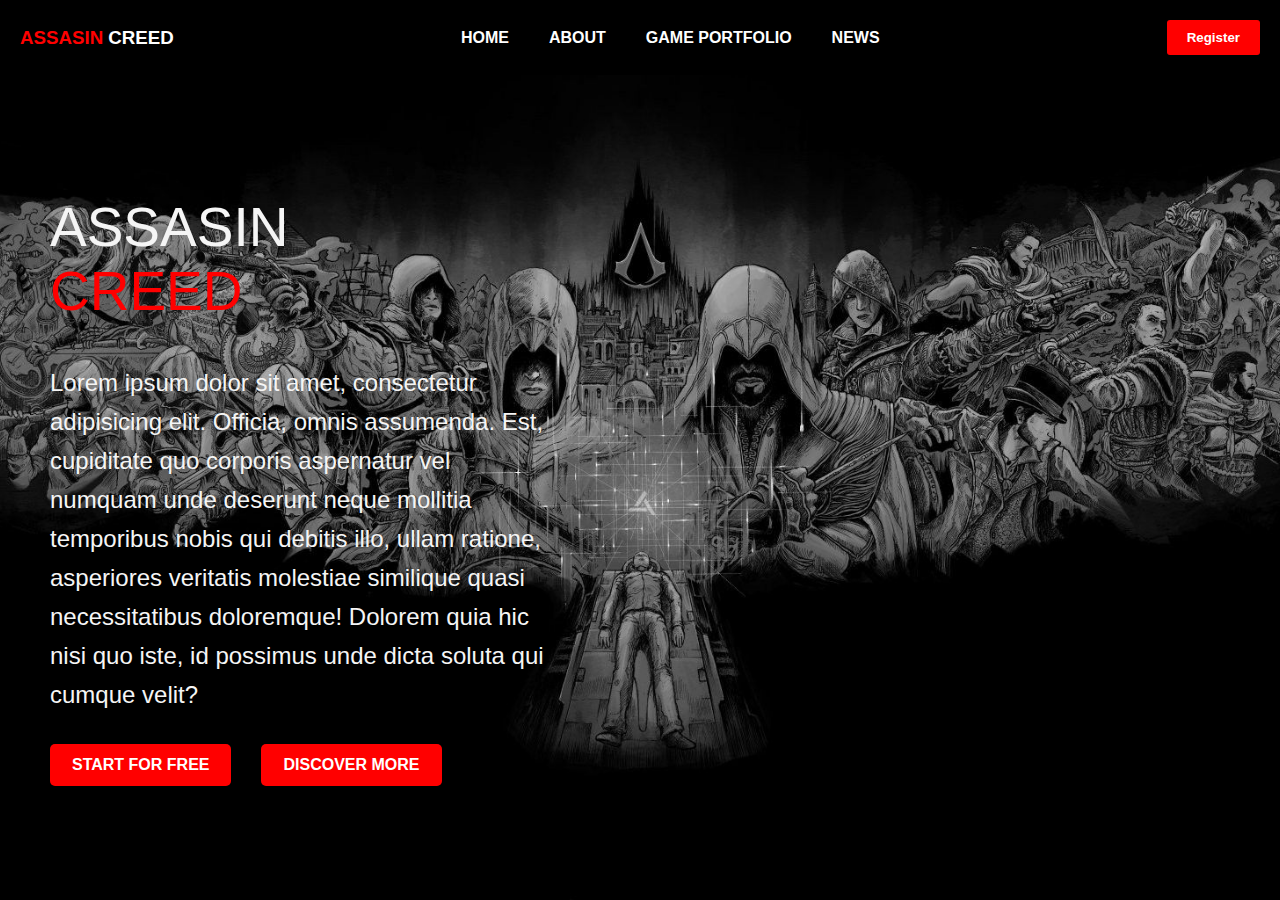
==== index.html @ a7535477 "new file" ====
<!DOCTYPE html>
<html lang="en">

<head>
    <meta charset="UTF-8" />
    <meta http-equiv="X-UA-Compatible" content="IE=edge" />
    <meta name="viewport" content="width=device-width, initial-scale=1.0" />
    <title>Responsive Navigation</title>
    <link rel="stylesheet" href="/css/base.css" />
    <link rel="stylesheet" href="https://cdnjs.cloudflare.com/ajax/libs/font-awesome/6.0.0-beta3/css/all.min.css">
</head>

<body>
    <header>
        <h3 class="logo"><span>ASSASIN</span> CREED</h3>
        <input type="checkbox" id="nav-toggle" />
        <label for="nav-toggle" class="nav-icon">
            <i class="fas fa-bars" id="menu-icon"></i>
            <i class="fas fa-times" id="close-icon"></i>
        </label>
        <nav>
            <ul>
                <li><a href="index.html">Home</a></li>
                <li><a href="about.html">About</a></li>
                <li><a href="work.html">Game Portfolio</a></li>
                <li><a href="news.html">News</a></li>
            </ul>
        </nav>
        <button class="btn">Register</button>
    </header>
    <div class="content">
        <div class="text">
            <div class="heading">
                <p>ASSASIN<br /><span>CREED</span></p>
            </div>
            <div class="desc">
                <p>
                    Lorem ipsum dolor sit amet, consectetur adipisicing elit. Officia, omnis assumenda. Est, cupiditate
                    quo corporis aspernatur vel numquam unde deserunt neque mollitia temporibus nobis qui debitis illo,
                    ullam ratione, asperiores veritatis molestiae similique quasi necessitatibus doloremque! Dolorem
                    quia hic nisi quo iste, id possimus unde dicta soluta qui cumque velit?
                </p>
                <div class="butns">
                    <button class="btn1">START FOR FREE</button>
                    <button class="btn2">DISCOVER MORE</button>
                </div>
            </div>
        </div>
    </div>
</body>

</html>
---- css/base.css ----
/* Base Styles */
* {
    margin: 0;
    padding: 0;
    box-sizing: border-box;
    text-decoration: none;
    outline: none;
    border: none;
    list-style-type: none;
    scroll-behavior: smooth;
}

body {
    background-color: black;
    color: whitesmoke;
    background-image: url(/images/back3.jpg);
    background-repeat: no-repeat;
    background-size: cover;
    background-position: center;
    font-family: Arial, sans-serif;
    /* overflow: hidden; */
    height: 100vh;
}

header {
    display: flex;
    justify-content: space-between;
    align-items: center;
    padding: 20px;
    background-color: black;
}

.logo {
    color: white;
}

.logo span {
    color: red;
}

#nav-toggle {
    display: none;
}

.nav-icon {
    display: none;
    cursor: pointer;
}

.nav-icon #menu-icon,
.nav-icon #close-icon {
    color: white;
    font-size: 30px;
}

nav {
    display: flex;
}

nav ul {
    display: flex;
    justify-content: space-between;
}

nav li {
    padding: 0 20px;
}

nav a {
    color: white;
    text-transform: uppercase;
    font-weight: bold;
}

nav a:hover {
    color: red;
}

.btn {
    padding: 10px 20px;
    background-color: red;
    color: white;
    font-weight: bold;
    border-radius: 3px;
    transition: background-color 0.3s ease;
}

.btn:hover {
    background-color: white;
    color: black;
    cursor: pointer;
}

.heading span {
    color: red;
}

/* Mobile Styles */
@media (max-width: 425px) {
    #nav-toggle {
        display: none;
    }

    .nav-icon {
        display: block;
    }

    #close-icon {
        display: none;
    }

    nav {
        display: none;
        position: absolute;
        top: 60px;
        left: 0;
        background-color: rgba(0, 0, 0, 0.904);
        width: 100%;
        height: 30vh;
        padding: 20px;
        box-shadow: 0 4px 8px rgba(0, 0, 0, 0.3);
        flex-direction: column;
        align-items: center;
        z-index: 1000;
    }

    nav ul {
        display: flex;
        flex-direction: column;
        align-items: center;
        width: 100%;
    }

    nav li {
        padding: 15px 0;
        width: 100%;
        text-align: center;
    }

    nav a {
        color: white;
    }

    #nav-toggle:checked~nav {
        display: flex;
    }

    #nav-toggle:checked~.nav-icon #menu-icon {
        display: none;
    }

    #nav-toggle:checked~.nav-icon #close-icon {
        display: block;
    }

    .btn {
        display: none;
    }

    .desc {
        position: relative;
        top: -150px;
    }

}

@media screen and (min-width: 768px) and (max-width:860px) {
    #nav-toggle {
        display: none;
    }

    .text {
        width: 100%;
    }

    .desc {
        padding-top: 150px;
        width: 100%;
    }

    .desc p {
        text-align: justify;
        padding: 0 40px;
        width: 700px;
    }
}

.text {
    margin-top: 70px;
    justify-content: center;
    left: 50px;
    top: 50px;
    position: relative;
    width: 80%;
}

.heading {
    font-size: 55px;
}

.desc {
    width: 50%;
    margin-top: 40px;
    line-height: 27px;
}

.desc p {
    line-height: 39px;
    font-size: 24px;
}

.butns {
    display: flex;
    margin-top: 30px;
    gap: 30px;
}

.butns .btn1,
.butns .btn2 {
    padding: 10px 20px;
    border-radius: 5px;
    background-color: red;
    color: white;
    border: 2px solid transparent;
    font-size: 16px;
    font-weight: bold;
    text-transform: uppercase;
    cursor: pointer;
    transition: all 0.3s ease;
}

.butns .btn1:hover,
.butns .btn2:hover {
    background-color: white;
    border-color: white;
    color: black;
    transform: scale(1.05);
}

.butns .btn1:focus,
.butns .btn2:focus {
    outline: none;
    box-shadow: 0 0 0 3px rgba(255, 255, 255, 0.5);
}

.butns .btn1:active,
.butns .btn2:active {
    background-color: orangered;
    transform: scale(0.98);
}


footer {
    background-color: red;
    position: relative;
    top: 100px;
}

footer p {
    align-items: center;
    display: flex;
    justify-content: center;
}

footer .patners {
    display: flex;
    position: relative;
    z-index: 1;
    justify-content: center;
}

/* Responsive styles */

@media (max-width: 1024px) {
    .text {
        width: 90%;
        left: 40;
        padding-left: 40px;
    }

    .heading {
        font-size: 60px;
        font-weight: bold;
        /* text-indent: 40px; */
        padding-left: 20px;
    }

    .desc {
        width: 80%;
        margin-top: 70px;
    }

    .desc p {
        line-height: 40px;
        font-size: 22px;
        margin-bottom: 40px;
    }

    .butns {
        flex-direction: row;
        align-items: center;
        gap: 20px;
    }

    .butns .btn1,
    .butns .btn2 {
        width: 50%;
        text-align: center;
    }
}

@media (max-width: 768px) {
    .text {
        width: 80%;
        padding: 20px;
        /* background-color: red; */
        /* margin-top: 50px; */
    }

    .heading {
        font-size: 65px;
        font-weight: bold;
        /* padding-left: 60px; */
        /* text-indent: 40px; */
        text-align: center;
    }

    .desc {
        width: 100%;
        margin-top: -10px;
        text-align: center;
    }

    .desc p {
        font-size: 19px;
        line-height: 34px;
        width: 100%;
        margin-top: -80px;
    }

    .butns {
        display: flex;
        justify-content: center;
        align-items: center;
        gap: 15px;
        flex-direction: row;
        position: relative;
        left: 40px;
    }

    .butns .btn1,
    .butns .btn2 {
        width: 80%;
    }
}

@media (max-width: 425px) {
    .text {
        width: 95%;
        margin-top: -40px;
        left: 0;
        padding: 30px;
    }

    .heading {
        font-size: 35px;
        text-align: center;
        color: red;
        margin-top: 60px;
    }

    .desc {
        width: 100%;
        margin-top: 20px;
        text-align: center;
    }

    .desc p {
        font-size: 18px;
        line-height: 22px;
        text-align: justify;
        margin-top: 300px;
    }

    .butns {
        flex-direction: column;
        gap: 10px;
        position: relative;
        left: 0;
    }

    .butns .btn1,
    .butns .btn2 {
        width: 100%;
        padding: 8px 0;
        font-size: 14px;
    }
}
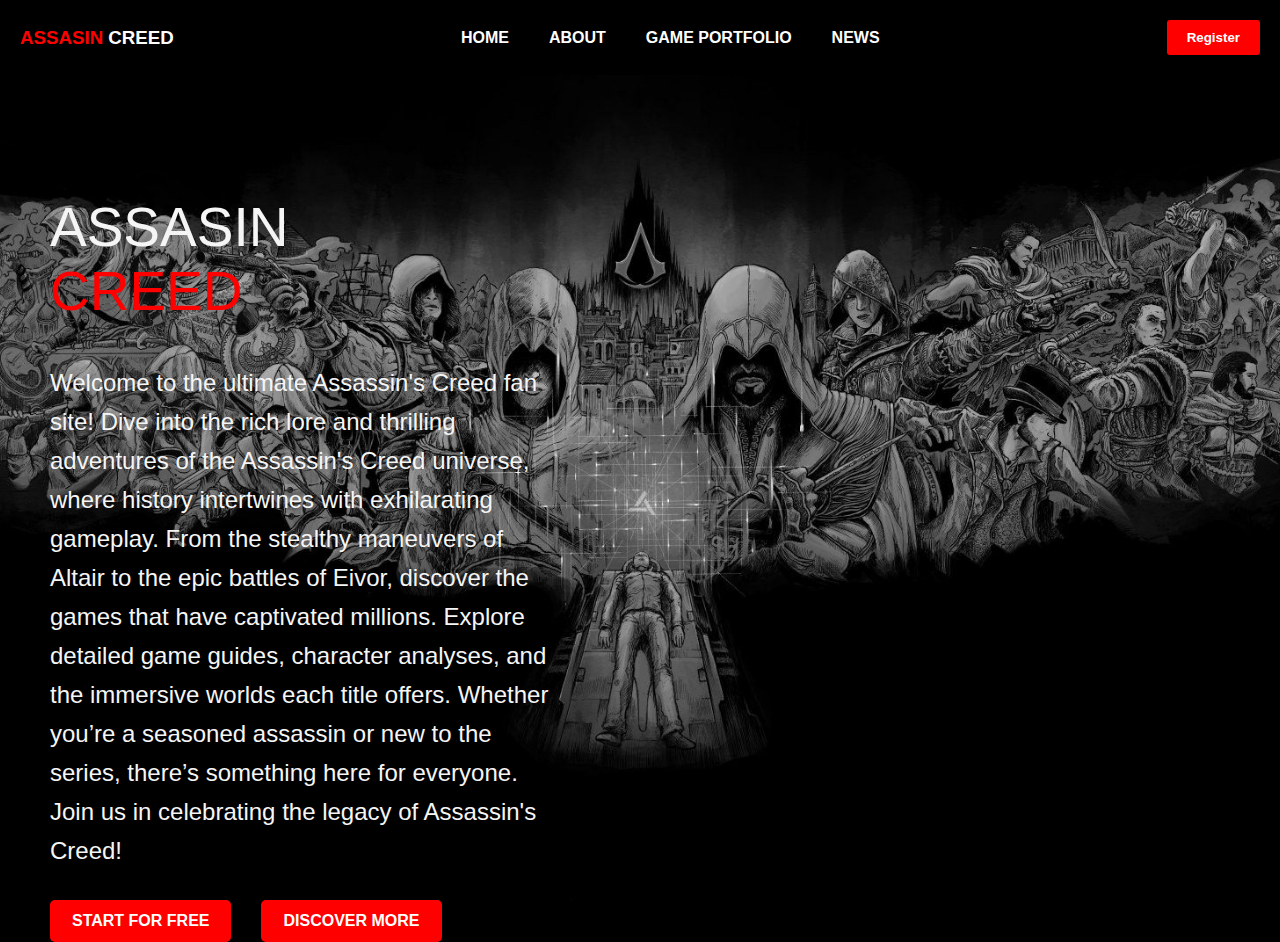
==== commit 663f0502: "changed about background colour with hnt of grey" ====
--- a/index.html
+++ b/index.html
@@ -20,10 +20,10 @@
         </label>
         <nav>
             <ul>
-                <li><a href="index.html">Home</a></li>
-                <li><a href="about.html">About</a></li>
-                <li><a href="work.html">Game Portfolio</a></li>
-                <li><a href="news.html">News</a></li>
+                <li><a href="/index.html">Home</a></li>
+                <li><a href="/pages/about.html">About</a></li>
+                <li><a href="/pages/game.html">Game Portfolio</a></li>
+                <li><a href="/pages/news.html">News</a></li>
             </ul>
         </nav>
         <button class="btn">Register</button>
@@ -34,12 +34,24 @@
                 <p>ASSASIN<br /><span>CREED</span></p>
             </div>
             <div class="desc">
-                <p>
+                <!-- <p>
                     Lorem ipsum dolor sit amet, consectetur adipisicing elit. Officia, omnis assumenda. Est, cupiditate
                     quo corporis aspernatur vel numquam unde deserunt neque mollitia temporibus nobis qui debitis illo,
                     ullam ratione, asperiores veritatis molestiae similique quasi necessitatibus doloremque! Dolorem
                     quia hic nisi quo iste, id possimus unde dicta soluta qui cumque velit?
+                </p> -->
+
+                <p>
+                    Welcome to the ultimate Assassin's Creed fan site! Dive into the rich lore and thrilling adventures
+                    of the Assassin's Creed universe, where history intertwines with exhilarating gameplay. From the
+                    stealthy maneuvers of Altair to the epic battles of Eivor, discover the games that have captivated
+                    millions. Explore detailed game guides, character analyses, and the immersive worlds each title
+                    offers. Whether you’re a seasoned assassin or new to the series, there’s something here for
+                    everyone. Join us in celebrating the legacy of Assassin's Creed!
                 </p>
+
+
+
                 <div class="butns">
                     <button class="btn1">START FOR FREE</button>
                     <button class="btn2">DISCOVER MORE</button>
